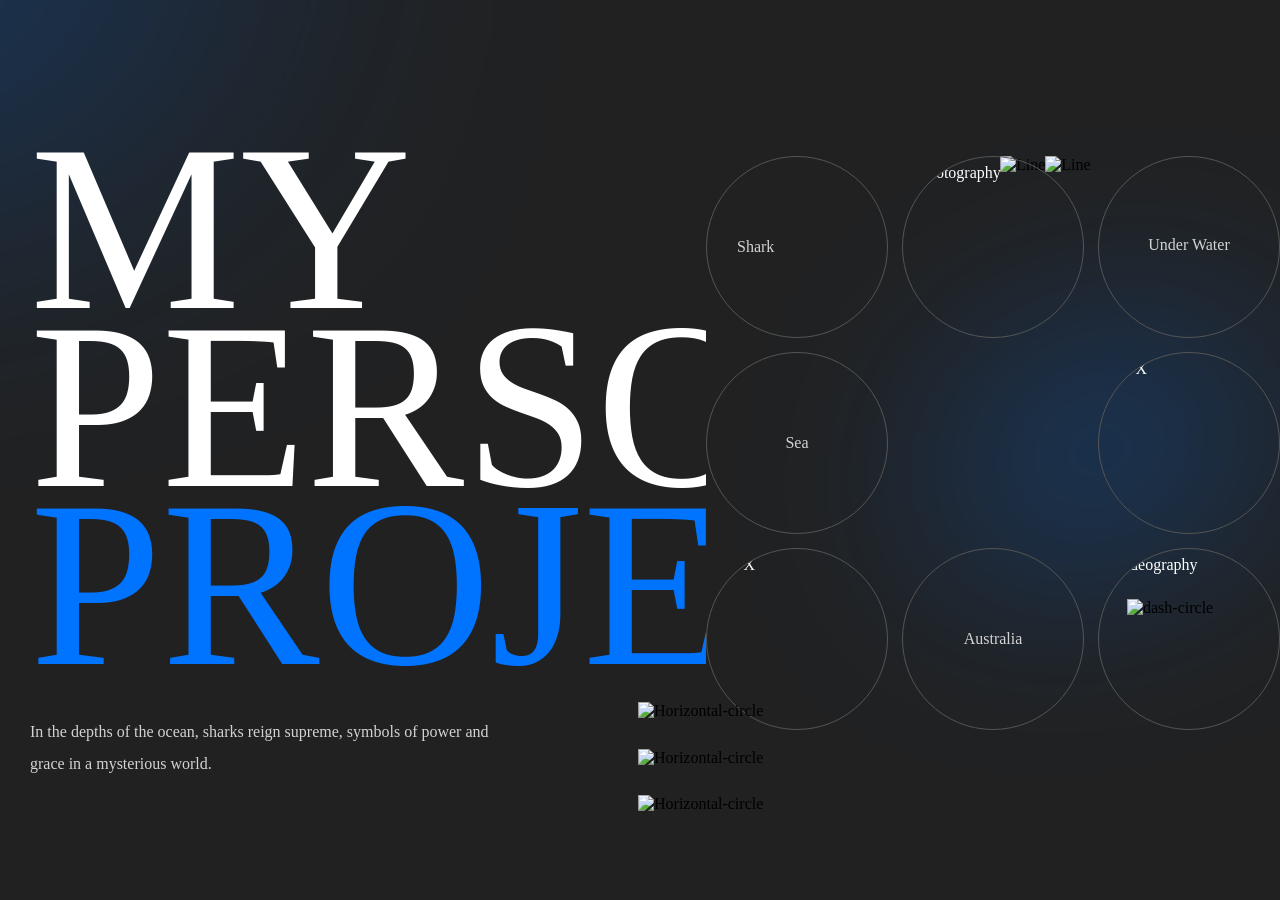
==== index.html @ 182d20c3 "first" ====
<!DOCTYPE html>
<html lang="en">
<head>
    <meta charset="UTF-8">
    <meta name="viewport" content="width=device-width, initial-scale=1.0">
    <title>Shark </title>
    <link rel="stylesheet" href="/css/index.css">
    <script src="/js/index.js"></script>
</head>
<body>
    <body>

        <main>
            <section class="info-section">
                <div class="left-part">
                    <h1><span class="d-flex">My personal</span> <span class="text">Project</span></h1>
                    <p>In the depths of the ocean, sharks reign supreme, symbols of power and grace in a mysterious world.</p>

                </div>
                <div class="right-part" >
                    <div class="bg-line">
                        <img src="https://www.yudiz.com/codepen/photography-banner/wave.svg" alt="Line">
                        <img src="https://www.yudiz.com/codepen/photography-banner/wave.svg" alt="Line">
                    </div>
    
                    <div class="main-grid d-flex">
                        <div class="box">
                            <span>Shark</span>
                        </div>
                        <div class="box">
                            <div class="bg-img">
                                <img src="https://www.yudiz.com/codepen/photography-banner/photography.png" alt="Photography">
                            </div>
                        </div>
                        <div class="box">
                            <span>Under Water</span>
                        </div>
                        <div class="box">
                            <span>Sea</span>
                        </div>
                        <div class="box">
                            <div class="bg-img">
                                <img src="https://www.yudiz.com/codepen/photography-banner/VFX.png" alt="VFX">
                            </div>
                        </div>
                        <div class="box">
                            <div class="bg-img">
                                <img src="https://www.yudiz.com/codepen/photography-banner/under-water.png" alt="VFX">
                            </div>
                        </div>
                        <div class="box">
                            <span>Australia</span>
                        </div>
                        <div class="box">
                            <div class="bg-img">
                                <img src="https://www.yudiz.com/codepen/photography-banner/Videography.png" alt="Videography">
                            </div>
                        </div>
                    </div>
    
                    <div class="bg-circle-h-line">
                        <img src="https://www.yudiz.com/codepen/photography-banner/circle-ring.svg" alt="Horizontal-circle">
                        <img src="https://www.yudiz.com/codepen/photography-banner/circle-ring.svg" alt="Horizontal-circle">
                        <img src="https://www.yudiz.com/codepen/photography-banner/circle-ring.svg" alt="Horizontal-circle">
                    </div>
                    <div class="bg-dash-circle">
                        <img src="https://www.yudiz.com/codepen/photography-banner/dash-circle.svg" alt="dash-circle">
                    </div>
                </div>
            </section>
        </main>
      </body>
</body>
</html>
---- css/index.css ----
/* Include */
@font-face {
    font-family: "monument_extendedregular";
    src: url("https://www.yudiz.com/codepen/photography-banner/monumentextended-regular.woff2")
      format("woff2");
    font-weight: normal;
    font-style: normal;
  }
  
  @font-face {
    font-family: "Extenda Trial 20 Micro";
    src: url("https://www.yudiz.com/codepen/photography-banner/Extenda-20Micro.woff2")
      format("woff2");
    font-weight: 300;
    font-style: normal;
    font-display: swap;
  }
  
  @font-face {
    font-family: "Extenda Trial 30 Deca";
    src: url("https://www.yudiz.com/codepen/photography-banner/Extenda-30Deca.woff2")
      format("woff2");
    font-weight: normal;
    font-style: normal;
    font-display: swap;
  }
  
  /* Common CSS */
  body,
  html {
    overflow-x: hidden !important;    
  }
  
  body {
    margin: 0;
    background-color: #212121;
    background-image: url("https://www.yudiz.com/codepen/photography-banner/frame.png");
  }
  
  ::selection {
    background-color: rgba(241, 231, 40, 0.2);
    color: #ffffff;
  }
  
  /* Demo css -start */
  .info-section {
    height: 100svh;
    min-height: 780px;
    padding: 0 0 0 30px;
    display: flex;
    align-items: center;
    justify-content: flex-end;
    position: relative;
    z-index: 1;
    user-select: none;
  }
  
  .info-section::before {
    content: "";
    border-radius: 197.5px 0px;
    opacity: 0.4;
    background: var(--yellow, #0074ff);
    filter: blur(162px);
    height: 35%;
    width: 55%;
    position: absolute;
    top: -40%;
    left: -66%;
    transform: translate(50%, 50%);
    z-index: -1;
  }
  
  /* left part */
  .left-part {
    padding: 20px 0 0;
    overflow: hidden;
  }
  
  .left-part h1 {
    margin: 0;
    color: #fff;
    font-family: "Extenda Trial 30 Deca";
    font-size: clamp(100px, 18.5vw, 282px);
    line-height: 0.75;
    font-weight: normal;
    font-style: normal;
    text-transform: uppercase;
  }
  
  .left-part h1 .text {
    color: #0074ff;
    display: block;
    height: 200px;
  }
  
  .left-part h1 .d-flex {
    display: flex;
    align-items: center;
  }
  
  .left-part h1 .char {
    transform: translateY(-515px);
    transition: transform 0.5s;
  }
  
  .typed-cursor {
    display: none !important;
  }
  
  .left-part p {
    width: 72%;
    margin: 20px 0 0;
    color: #fff;
    font-size: 16px;
    font-style: normal;
    font-weight: normal;
    line-height: 2;
    font-family: "monument_extendedregular";
    opacity: 0.8;
  }

  /* right part */
  .right-part {
    background-color: transparent;
    height: 588px;
    width: 588px;
    margin: 0 0 0 auto;
    margin-right: -14px;
    display: block;
    position: relative;
    z-index: 1;
    flex-shrink: 0;
  }
  
  .right-part::before {
    content: "";
    border-radius: 197.5px 0px;
    opacity: 0.4;
    background: #0074ff;
    filter: blur(112px);
    height: 35%;
    width: 55%;
    position: absolute;
    top: 50%;
    right: 33%;
    transform: translate(50%, -50%);
    z-index: -1;
  }
  
  .right-part .d-flex {
    height: 100%;
    gap: 24px;
    display: flex;
    flex-wrap: wrap;
    align-content: space-between;
    position: relative;
  }
  
  .main-grid {
    position: relative;
  }
  
  .box {
    width: calc((100% / 3) - 16px);
    height: calc((100% / 3) - 16px);
    background-color: transparent;
    display: flex;
    align-items: center;
    justify-content: center;
    border: 1px solid #555555;
    font-size: 16px;
    font-style: normal;
    font-weight: 400;
    line-height: 32px;
    color: #ffffff;
    font-family: "monument_extendedregular";
    border-radius: 120px;
    position: absolute;
    animation: 30s infinite;
  }
  
  /* Box nth-child */
  .box:nth-child(1) {
    left: 0;
    top: 0;
    animation-name: box-1;
  }
  
  .box:nth-child(2) {
    left: calc(100% / 3);
    top: 0;
    animation-name: box-2;
  }
  
  .box:nth-child(3) {
    left: calc((100% / 3) * 2);
    top: 0;
    animation-name: box-3;
  }
  
  .box:nth-child(4) {
    left: 0;
    top: calc(100% / 3);
    animation-name: box-4;
  }
  
  .box:nth-child(5) {
    left: calc((100% / 3) * 2);
    top: calc(100% / 3);
    animation-name: box-5;
  }
  
  .box:nth-child(6) {
    left: 0;
    top: calc((100% / 3) * 2);
    animation-name: box-6;
  }
  
  .box:nth-child(7) {
    left: calc(100% / 3);
    top: calc((100% / 3) * 2);
    animation-name: box-7;
  }
  
  .box:nth-child(8) {
    left: calc((100% / 3) * 2);
    top: calc((100% / 3) * 2);
    animation-name: box-8;
  }
  
  /* 1st Child */
  @keyframes box-1 {
    0%,
    90%,
    100% {
      left: 0;
      top: 0;
    }
  
    2.5%,
    12.5% {
      left: calc(100% / 3);
    }
  
    15%,
    25% {
      left: calc((100% / 3) * 2);
      top: 0;
    }
  
    27.5% {
      left: calc((100% / 3) * 2);
      top: calc(100% / 3);
    }
  
    29.5% {
      left: calc((100% / 3) * 2);
      top: calc(100% / 3);
      width: calc((100% / 3) - 16px);
    }
  
    31.5%,
    33.5% {
      left: calc(100% / 3);
      width: 100%;
    }
  
    35.5%,
    37.5% {
      left: calc((100% / 3) * 2);
      top: calc(100% / 3);
      width: calc((100% / 3) - 16px);
    }
  
    40%,
    50% {
      left: calc((100% / 3) * 2);
      top: calc((100% / 3) * 2);
    }
  
    52.5%,
    62.5% {
      left: calc(100% / 3);
    }
  
    65%,
    75% {
      left: 0;
      top: calc((100% / 3) * 2);
    }
  
    77.5%,
    87.5% {
      top: calc(100% / 3);
    }
  }
  
  @-webkit-keyframes box-1 {
    0%,
    90%,
    100% {
      left: 0;
      top: 0;
    }
  
    2.5%,
    12.5% {
      left: calc(100% / 3);
    }
  
    15%,
    25% {
      left: calc((100% / 3) * 2);
      top: 0;
    }
  
    27.5% {
      left: calc((100% / 3) * 2);
      top: calc(100% / 3);
    }
  
    29.5% {
      left: calc((100% / 3) * 2);
      top: calc(100% / 3);
      width: calc((100% / 3) - 16px);
    }
  
    31.5%,
    33.5% {
      left: calc(100% / 3);
      width: 100%;
    }
  
    35.5%,
    37.5% {
      left: calc((100% / 3) * 2);
      top: calc(100% / 3);
      width: calc((100% / 3) - 16px);
    }
  
    40%,
    50% {
      left: calc((100% / 3) * 2);
      top: calc((100% / 3) * 2);
    }
  
    52.5%,
    62.5% {
      left: calc(100% / 3);
    }
  
    65%,
    75% {
      left: 0;
      top: calc((100% / 3) * 2);
    }
  
    77.5%,
    87.5% {
      top: calc(100% / 3);
    }
  }
  
  @keyframes box-2 {
    0%,
    90%,
    100% {
      left: calc(100% / 3);
    }
  
    2.5%,
    12.5% {
      left: calc((100% / 3) * 2);
      top: 0;
    }
  
    15%,
    17% {
      left: calc((100% / 3) * 2);
      top: calc(100% / 3);
      width: calc((100% / 3) - 16px);
    }
  
    19%,
    21% {
      left: calc(100% / 3);
      top: calc(100% / 3);
      width: 100%;
    }
  
    23%,
    25% {
      left: calc((100% / 3) * 2);
      top: calc(100% / 3);
      width: calc((100% / 3) - 16px);
    }
  
    27.5%,
    37.5% {
      left: calc((100% / 3) * 2);
      top: calc((100% / 3) * 2);
    }
  
    40%,
    50% {
      left: calc(100% / 3);
      top: calc((100% / 3) * 2);
    }
  
    52.5%,
    62.5% {
      left: 0;
      top: calc((100% / 3) * 2);
    }
  
    65%,
    75% {
      left: 0;
      top: calc(100% / 3);
    }
  
    77.5%,
    87.5% {
      left: 0;
      top: 0;
    }
  }
  
  @-webkit-keyframes box-2 {
    0%,
    90%,
    100% {
      left: calc(100% / 3);
    }
  
    2.5%,
    12.5% {
      left: calc((100% / 3) * 2);
      top: 0;
    }
  
    15%,
    17% {
      left: calc((100% / 3) * 2);
      top: calc(100% / 3);
      width: calc((100% / 3) - 16px);
    }
  
    19%,
    21% {
      left: calc(100% / 3);
      top: calc(100% / 3);
      width: 100%;
    }
  
    23%,
    25% {
      left: calc((100% / 3) * 2);
      top: calc(100% / 3);
      width: calc((100% / 3) - 16px);
    }
  
    27.5%,
    37.5% {
      left: calc((100% / 3) * 2);
      top: calc((100% / 3) * 2);
    }
  
    40%,
    50% {
      left: calc(100% / 3);
      top: calc((100% / 3) * 2);
    }
  
    52.5%,
    62.5% {
      left: 0;
      top: calc((100% / 3) * 2);
    }
  
    65%,
    75% {
      left: 0;
      top: calc(100% / 3);
    }
  
    77.5%,
    87.5% {
      left: 0;
      top: 0;
    }
  }
  
  @keyframes box-3 {
    0%,
    90%,
    100% {
      left: calc((100% / 3) * 2);
    }
  
    2.5%,
    12.5% {
      left: calc((100% / 3) * 2);
      top: calc(100% / 3);
    }
  
    4.5%,
    10.5% {
      left: calc((100% / 3) * 2);
      top: calc(100% / 3);
      width: calc((100% / 3) - 16px);
    }
  
    6.5%,
    8.5% {
      left: calc(100% / 3);
      top: calc(100% / 3);
      width: 100%;
    }
  
    15%,
    25% {
      left: calc((100% / 3) * 2);
      top: calc((100% / 3) * 2);
    }
  
    27.5%,
    37.5% {
      left: calc(100% / 3);
      top: calc((100% / 3) * 2);
    }
  
    40%,
    50% {
      left: 0;
      top: calc((100% / 3) * 2);
    }
  
    52.5%,
    62.5% {
      left: 0;
      top: calc(100% / 3);
    }
  
    65%,
    75% {
      left: 0;
      top: 0;
    }
  
    77.5%,
    87.5% {
      left: calc(100% / 3);
      top: 0;
    }
  }
  
  @-webkit-keyframes box-3 {
    0%,
    90%,
    100% {
      left: calc((100% / 3) * 2);
    }
  
    2.5%,
    12.5% {
      left: calc((100% / 3) * 2);
      top: calc(100% / 3);
    }
  
    4.5%,
    10.5% {
      left: calc((100% / 3) * 2);
      top: calc(100% / 3);
      width: calc((100% / 3) - 16px);
    }
  
    6.5%,
    8.5% {
      left: calc(100% / 3);
      top: calc(100% / 3);
      width: 100%;
    }
  
    15%,
    25% {
      left: calc((100% / 3) * 2);
      top: calc((100% / 3) * 2);
    }
  
    27.5%,
    37.5% {
      left: calc(100% / 3);
      top: calc((100% / 3) * 2);
    }
  
    40%,
    50% {
      left: 0;
      top: calc((100% / 3) * 2);
    }
  
    52.5%,
    62.5% {
      left: 0;
      top: calc(100% / 3);
    }
  
    65%,
    75% {
      left: 0;
      top: 0;
    }
  
    77.5%,
    87.5% {
      left: calc(100% / 3);
      top: 0;
    }
  }
  
  @keyframes box-4 {
    0%,
    90%,
    100% {
      top: calc(100% / 3);
    }
  
    2.5%,
    12.5% {
      left: 0;
      top: 0;
    }
  
    15%,
    25% {
      left: calc(100% / 3);
      top: 0;
    }
  
    27.5%,
    37.5% {
      left: calc((100% / 3) * 2);
      top: 0;
    }
  
    40%,
    42%,
    48%,
    50% {
      left: calc((100% / 3) * 2);
      top: calc(100% / 3);
      width: calc((100% / 3) - 16px);
    }
  
    44%,
    46% {
      left: calc(100% / 3);
      top: calc(100% / 3);
      width: 100%;
    }
  
    52.5%,
    62.5% {
      left: calc((100% / 3) * 2);
      top: calc((100% / 3) * 2);
    }
  
    65%,
    75% {
      left: calc(100% / 3);
      top: calc((100% / 3) * 2);
    }
  
    77.5%,
    87.5% {
      left: 0;
      top: calc((100% / 3) * 2);
    }
  }
  
  @-webkit-keyframes box-4 {
    0%,
    90%,
    100% {
      top: calc(100% / 3);
    }
  
    2.5%,
    12.5% {
      left: 0;
      top: 0;
    }
  
    15%,
    25% {
      left: calc(100% / 3);
      top: 0;
    }
  
    27.5%,
    37.5% {
      left: calc((100% / 3) * 2);
      top: 0;
    }
  
    40%,
    42%,
    48%,
    50% {
      left: calc((100% / 3) * 2);
      top: calc(100% / 3);
      width: calc((100% / 3) - 16px);
    }
  
    44%,
    46% {
      left: calc(100% / 3);
      top: calc(100% / 3);
      width: 100%;
    }
  
    52.5%,
    62.5% {
      left: calc((100% / 3) * 2);
      top: calc((100% / 3) * 2);
    }
  
    65%,
    75% {
      left: calc(100% / 3);
      top: calc((100% / 3) * 2);
    }
  
    77.5%,
    87.5% {
      left: 0;
      top: calc((100% / 3) * 2);
    }
  }
  
  @keyframes box-5 {
    0%,
    90%,
    92%,
    98%,
    100% {
      left: calc((100% / 3) * 2);
      top: calc(100% / 3);
      width: calc((100% / 3) - 16px);
    }
  
    2.5%,
    12.5% {
      left: calc((100% / 3) * 2);
      top: calc((100% / 3) * 2);
    }
  
    15%,
    25% {
      left: calc(100% / 3);
      top: calc((100% / 3) * 2);
    }
  
    27.5%,
    37.5% {
      left: 0;
      top: calc((100% / 3) * 2);
    }
  
    40%,
    50% {
      left: 0;
      top: calc(100% / 3);
    }
  
    52.5%,
    62.5% {
      left: 0;
      top: 0;
    }
  
    65%,
    75% {
      left: calc(100% / 3);
      top: 0;
    }
  
    77.5%,
    87.5% {
      left: calc((100% / 3) * 2);
      top: 0;
    }
  
    94%,
    96% {
      left: calc(100% / 3);
      top: calc(100% / 3);
      width: 100%;
    }
  }
  
  @-webkit-keyframes box-5 {
    0%,
    90%,
    92%,
    98%,
    100% {
      left: calc((100% / 3) * 2);
      top: calc(100% / 3);
      width: calc((100% / 3) - 16px);
    }
  
    2.5%,
    12.5% {
      left: calc((100% / 3) * 2);
      top: calc((100% / 3) * 2);
    }
  
    15%,
    25% {
      left: calc(100% / 3);
      top: calc((100% / 3) * 2);
    }
  
    27.5%,
    37.5% {
      left: 0;
      top: calc((100% / 3) * 2);
    }
  
    40%,
    50% {
      left: 0;
      top: calc(100% / 3);
    }
  
    52.5%,
    62.5% {
      left: 0;
      top: 0;
    }
  
    65%,
    75% {
      left: calc(100% / 3);
      top: 0;
    }
  
    77.5%,
    87.5% {
      left: calc((100% / 3) * 2);
      top: 0;
    }
  
    94%,
    96% {
      left: calc(100% / 3);
      top: calc(100% / 3);
      width: 100%;
    }
  }
  
  @keyframes box-6 {
    0%,
    90%,
    100% {
      left: 0;
      top: calc((100% / 3) * 2);
    }
  
    2.5%,
    12.5% {
      left: 0;
      top: calc(100% / 3);
    }
  
    15%,
    25% {
      left: 0;
      top: 0;
    }
  
    27.5%,
    37.5% {
      left: calc(100% / 3);
      top: 0;
    }
  
    40%,
    50% {
      left: calc((100% / 3) * 2);
      top: 0;
    }
  
    52.5%,
    54.5%,
    60.5%,
    62.5% {
      left: calc((100% / 3) * 2);
      top: calc(100% / 3);
      width: calc((100% / 3) - 16px);
    }
  
    56.5%,
    58.5% {
      left: calc(100% / 3);
      top: calc(100% / 3);
      width: 100%;
    }
  
    65%,
    75% {
      left: calc((100% / 3) * 2);
      top: calc((100% / 3) * 2);
    }
  
    77.5%,
    87.5% {
      left: calc(100% / 3);
      top: calc((100% / 3) * 2);
    }
  }
  
  @-webkit-keyframes box-6 {
    0%,
    90%,
    100% {
      left: 0;
      top: calc((100% / 3) * 2);
    }
  
    2.5%,
    12.5% {
      left: 0;
      top: calc(100% / 3);
    }
  
    15%,
    25% {
      left: 0;
      top: 0;
    }
  
    27.5%,
    37.5% {
      left: calc(100% / 3);
      top: 0;
    }
  
    40%,
    50% {
      left: calc((100% / 3) * 2);
      top: 0;
    }
  
    52.5%,
    54.5%,
    60.5%,
    62.5% {
      left: calc((100% / 3) * 2);
      top: calc(100% / 3);
      width: calc((100% / 3) - 16px);
    }
  
    56.5%,
    58.5% {
      left: calc(100% / 3);
      top: calc(100% / 3);
      width: 100%;
    }
  
    65%,
    75% {
      left: calc((100% / 3) * 2);
      top: calc((100% / 3) * 2);
    }
  
    77.5%,
    87.5% {
      left: calc(100% / 3);
      top: calc((100% / 3) * 2);
    }
  }
  
  @keyframes box-7 {
    0%,
    90%,
    100% {
      left: calc(100% / 3);
      top: calc((100% / 3) * 2);
    }
  
    2.5%,
    12.5% {
      left: 0;
      top: calc((100% / 3) * 2);
    }
  
    15%,
    25% {
      left: 0;
      top: calc(100% / 3);
    }
  
    27.5%,
    37.5% {
      left: 0;
      top: 0;
    }
  
    40%,
    50% {
      left: calc(100% / 3);
      top: 0;
    }
  
    52.5%,
    62.5% {
      left: calc((100% / 3) * 2);
      top: 0;
    }
  
    65%,
    67%,
    73%,
    75% {
      left: calc((100% / 3) * 2);
      top: calc(100% / 3);
      width: calc((100% / 3) - 16px);
    }
  
    69%,
    71% {
      left: calc(100% / 3);
      top: calc(100% / 3);
      width: 100%;
    }
  
    77.5%,
    87.5% {
      left: calc((100% / 3) * 2);
      top: calc((100% / 3) * 2);
    }
  }
  
  @-webkit-keyframes box-7 {
    0%,
    90%,
    100% {
      left: calc(100% / 3);
      top: calc((100% / 3) * 2);
    }
  
    2.5%,
    12.5% {
      left: 0;
      top: calc((100% / 3) * 2);
    }
  
    15%,
    25% {
      left: 0;
      top: calc(100% / 3);
    }
  
    27.5%,
    37.5% {
      left: 0;
      top: 0;
    }
  
    40%,
    50% {
      left: calc(100% / 3);
      top: 0;
    }
  
    52.5%,
    62.5% {
      left: calc((100% / 3) * 2);
      top: 0;
    }
  
    65%,
    67%,
    73%,
    75% {
      left: calc((100% / 3) * 2);
      top: calc(100% / 3);
      width: calc((100% / 3) - 16px);
    }
  
    69%,
    71% {
      left: calc(100% / 3);
      top: calc(100% / 3);
      width: 100%;
    }
  
    77.5%,
    87.5% {
      left: calc((100% / 3) * 2);
      top: calc((100% / 3) * 2);
    }
  }
  
  @keyframes box-8 {
    0%,
    90%,
    100% {
      left: calc((100% / 3) * 2);
      top: calc((100% / 3) * 2);
    }
  
    2.5%,
    12.5% {
      left: calc(100% / 3);
      top: calc((100% / 3) * 2);
    }
  
    15%,
    25% {
      left: 0;
      top: calc((100% / 3) * 2);
    }
  
    27.5%,
    37.5% {
      left: 0;
      top: calc(100% / 3);
    }
  
    40%,
    50% {
      left: 0;
      top: 0;
    }
  
    52.5%,
    62.5% {
      left: calc(100% / 3);
      top: 0;
    }
  
    65%,
    75% {
      left: calc((100% / 3) * 2);
      top: 0;
    }
  
    77.5%,
    79.5%,
    85.5%,
    87.5% {
      left: calc((100% / 3) * 2);
      top: calc(100% / 3);
      width: calc((100% / 3) - 16px);
      border-radius: 100%;
    }
  
    81.5%,
    83.5% {
      left: calc(100% / 3);
      top: calc(100% / 3);
      width: 100%;
    }
  }
  
  @-webkit-keyframes box-8 {
    0%,
    90%,
    100% {
      left: calc((100% / 3) * 2);
      top: calc((100% / 3) * 2);
    }
  
    2.5%,
    12.5% {
      left: calc(100% / 3);
      top: calc((100% / 3) * 2);
    }
  
    15%,
    25% {
      left: 0;
      top: calc((100% / 3) * 2);
    }
  
    27.5%,
    37.5% {
      left: 0;
      top: calc(100% / 3);
    }
  
    40%,
    50% {
      left: 0;
      top: 0;
    }
  
    52.5%,
    62.5% {
      left: calc(100% / 3);
      top: 0;
    }
  
    65%,
    75% {
      left: calc((100% / 3) * 2);
      top: 0;
    }
  
    77.5%,
    79.5%,
    85.5%,
    87.5% {
      left: calc((100% / 3) * 2);
      top: calc(100% / 3);
      width: calc((100% / 3) - 16px);
      border-radius: 100%;
    }
  
    81.5%,
    83.5% {
      left: calc(100% / 3);
      top: calc(100% / 3);
      width: 100%;
    }
  }
  
  /* Box Text */
  .box span {
    position: absolute;
    display: block;
    opacity: 0.8;
    z-index: 5;
  }
  
  .box:nth-child(1) span {
    top: 50%;
    left: 30px;
    transform: translateY(-50%);
  }
  
  .box:nth-child(3) span {
    top: 40%;
  }
  
  .box:nth-child(4) span {
    top: 50%;
    left: 50%;
    transform: translate(-50%, -50%);
  }
  
  .box:nth-child(8) span {
    top: 50%;
    transform: translate(-50%, -50%);
    left: 50%;
  }
  
  /* Box Background-Image */
  .box .bg-img {
    position: absolute;
    top: 0;
    left: 0;
    border-radius: 120px;
    overflow: hidden;
  }
  
  .box .bg-img,
  .box .bg-img img {
    height: 100%;
    width: 100%;
  }
  
  .box .bg-img img {
    max-width: 100%;
    object-fit: cover;
    object-position: center center;
  }
  
  /* Curve Line */
  .bg-line {
    position: absolute;
    top: 0;
    right: 0;
    width: 50%;
    height: 85px;
    z-index: -1;
    overflow: hidden;
    display: flex;
    display: -webkit-flex;
    white-space: nowrap;
  }
  
  .bg-line img {
    position: relative;
    flex-shrink: 0;
    -webkit-flex-shrink: 0;
    animation: 26s linear infinite;
  }
  
  .bg-line img:nth-child(1) {
    animation-name: first-text;
  }
  
  .bg-line img:nth-child(2) {
    animation-name: second-text;
  }
  
  @keyframes first-text {
    50% {
      transform: translateX(-100%);
      opacity: 1;
    }
  
    50.05% {
      opacity: 0;
    }
  
    50.1% {
      transform: translateX(100%);
      opacity: 1;
    }
  
    100% {
      transform: translateX(0%);
    }
  }
  
  @-webkit-keyframes first-text {
    50% {
      transform: translateX(-100%);
      opacity: 1;
    }
  
    50.05% {
      opacity: 0;
    }
  
    50.1% {
      transform: translateX(100%);
      opacity: 1;
    }
  
    100% {
      transform: translateX(0%);
    }
  }
  
  @keyframes second-text {
    50% {
      transform: translateX(-100%);
    }
  
    100% {
      transform: translateX(-200%);
    }
  
    0% {
      transform: translateX(0%);
    }
  }
  
  @-webkit-keyframes second-text {
    50% {
      transform: translateX(-100%);
    }
  
    100% {
      transform: translateX(-200%);
    }
  
    0% {
      transform: translateX(0%);
    }
  }
  
  /* Dash Circle */
  .bg-dash-circle {
    position: absolute;
    bottom: -35px;
    right: -13px;
    z-index: -1;
    width: 180px;
    aspect-ratio: 1/1;
  }
  
  .bg-dash-circle img {
    height: 100%;
    width: 100%;
    object-fit: cover;
    object-position: center center;
    animation: cirlce-rotate 18s linear infinite;
  }
  
  @keyframes cirlce-rotate {
    0% {
      transform: rotate(0);
    }
  
    100% {
      transform: rotate(360deg);
    }
  }
  
  @-webkit-keyframes cirlce-rotate {
    0% {
      transform: rotate(0);
    }
  
    100% {
      transform: rotate(360deg);
    }
  }
  
  /* Circle Line */
  .bg-circle-h-line {
    bottom: 42px;
    left: -68px;
    z-index: 1;
    width: 181px;
    height: 111px;
    position: relative;
  }
  
  .bg-circle-h-line img {
    width: 100%;
    max-width: 100%;
    height: auto;
    position: absolute;
    left: 0;
  }
  
  .bg-circle-h-line img:nth-child(1) {
    top: 0;
    animation: top-ring-move 2.5s linear infinite;
  }
  
  .bg-circle-h-line img:nth-child(2) {
    top: 50%;
    transform: translateY(-50%);
  }
  
  .bg-circle-h-line img:nth-child(3) {
    bottom: 0;
    animation: bottom-ring-move 2.5s linear infinite;
  }
  
  @keyframes top-ring-move {
    0% {
      transform: translateY(0);
    }
  
    50% {
      transform: translateY(5px);
    }
  
    100% {
      transform: translateY(0);
    }
  }
  
  @-webkit-keyframes top-ring-move {
    0% {
      transform: translateY(0);
    }
  
    50% {
      transform: translateY(5px);
    }
  
    100% {
      transform: translateY(0);
    }
  }
  
  @keyframes bottom-ring-move {
    0% {
      transform: translateY(0);
    }
  
    50% {
      transform: translateY(-5px);
    }
  
    100% {
      transform: translateY(0);
    }
  }
  
  @-webkit-keyframes bottom-ring-move {
    0% {
      transform: translateY(0);
    }
  
    50% {
      transform: translateY(-5px);
    }
  
    100% {
      transform: translateY(0);
    }
  }
  
  /*=== Responsive ===*/
  @media screen and (min-width: 1500px) {
    .info-section {
      padding-left: 120px;
    }
  }
  
  @media screen and (min-width: 1400px) {
    .info-section {
      padding-left: 100px;
    }
  }
  
  @media screen and (max-width: 1199px) {
    .bg-line {
      height: 68px;
    }
  
    .right-part {
      height: 400px;
      width: 400px;
    }
  
    .d-flex {
      gap: 20px;
    }
  
    .main-grid::before,
    .box {
      height: 118px;
    }
  
    .box {
      width: 118px;
      font-size: 12px;
    }
  
    .left-part p {
      font-size: 14px;
      line-height: 1.8;
      width: 85%;
    }
  
    .left-part h1 .text {
      height: 132px;
    }
  
    .bg-dash-circle {
      width: 130px;
    }
  
    .bg-circle-h-line {
      width: 156px;
      height: 92px;
    }
  
    .book-link {
      font-size: 48px;
      gap: 24px;
    }
  
    .book-link .arrow {
      height: 28px;
      width: 28px;
    }
  }
  
  @media screen and (max-width: 767px) {
    .info-section {
      display: block;
      padding: 0;
    }
  
    .bg-line {
      height: 52px;
    }
  
    .left-part {
      padding: 40px 16px 60px;
    }
  
    .right-part {
      height: 334px;
      width: 334px;
    }
  
    .left-part h1 .text {
      height: 88px;
    }
  
    .left-part p {
      font-size: 12px;
      width: 96%;
    }
  
    .main-grid::before,
    .box {
      height: 96px;
    }
  
    .box {
      width: 96px;
      font-size: 10px;
    }
  
    .book-link .arrow {
      height: 24px;
      width: 24px;
    }
  
    .book-link {
      font-size: 42px;
      gap: 20px;
      margin-top: 24px;
    }
  
    .bg-dash-circle {
      width: 80px;
    }
  
    .bg-circle-h-line {
      width: 126px;
      height: 65px;
    }
  }
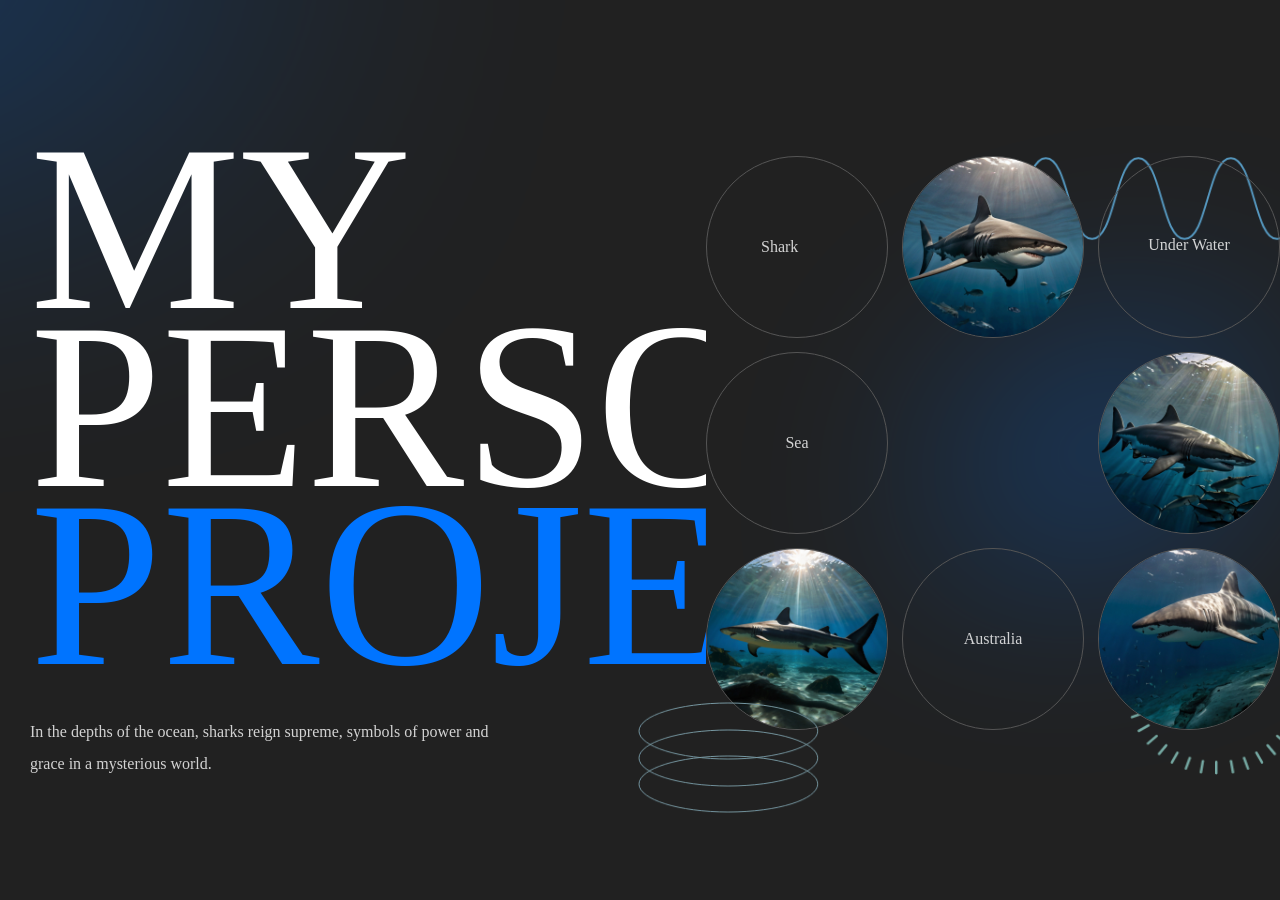
==== commit c3e177a6: "ook" ====
--- a/index.html
+++ b/index.html
@@ -6,10 +6,11 @@
     <title>Shark </title>
     <link rel="stylesheet" href="/css/index.css">
     <script src="/js/index.js"></script>
+    <link rel="shortcut icon" href="/ressource/logo.png" type="image/x-icon">
 </head>
 <body>
     <body>
-
+        
         <main>
             <section class="info-section">
                 <div class="left-part">
@@ -19,8 +20,8 @@
                 </div>
                 <div class="right-part" >
                     <div class="bg-line">
-                        <img src="https://www.yudiz.com/codepen/photography-banner/wave.svg" alt="Line">
-                        <img src="https://www.yudiz.com/codepen/photography-banner/wave.svg" alt="Line">
+                        <img src="/ressource/wave-svg.png" alt="Line">
+                        <img src="/ressource/wave-svg.png" alt="Line">
                     </div>
     
                     <div class="main-grid d-flex">
@@ -29,7 +30,7 @@
                         </div>
                         <div class="box">
                             <div class="bg-img">
-                                <img src="https://www.yudiz.com/codepen/photography-banner/photography.png" alt="Photography">
+                                <img src="/ressource/3.jpg" alt="Photography">
                             </div>
                         </div>
                         <div class="box">
@@ -40,12 +41,12 @@
                         </div>
                         <div class="box">
                             <div class="bg-img">
-                                <img src="https://www.yudiz.com/codepen/photography-banner/VFX.png" alt="VFX">
+                                <img src="/ressource/2.jpg" alt="VFX">
                             </div>
                         </div>
                         <div class="box">
                             <div class="bg-img">
-                                <img src="https://www.yudiz.com/codepen/photography-banner/under-water.png" alt="VFX">
+                                <img src="/ressource/1.jpg" alt="VFX">
                             </div>
                         </div>
                         <div class="box">
@@ -53,18 +54,18 @@
                         </div>
                         <div class="box">
                             <div class="bg-img">
-                                <img src="https://www.yudiz.com/codepen/photography-banner/Videography.png" alt="Videography">
+                                <img src="/ressource/4.jpg" alt="Videography">
                             </div>
                         </div>
                     </div>
     
                     <div class="bg-circle-h-line">
-                        <img src="https://www.yudiz.com/codepen/photography-banner/circle-ring.svg" alt="Horizontal-circle">
-                        <img src="https://www.yudiz.com/codepen/photography-banner/circle-ring.svg" alt="Horizontal-circle">
-                        <img src="https://www.yudiz.com/codepen/photography-banner/circle-ring.svg" alt="Horizontal-circle">
+                        <img src="/ressource/circle-ring-svg (1).png" alt="Horizontal-circle">
+                        <img src="/ressource/circle-ring-svg (1).png" alt="Horizontal-circle">
+                        <img src="/ressource/circle-ring-svg (1).png" alt="Horizontal-circle">
                     </div>
                     <div class="bg-dash-circle">
-                        <img src="https://www.yudiz.com/codepen/photography-banner/dash-circle.svg" alt="dash-circle">
+                        <img src="/ressource/dash-circle-svg.png" alt="dash-circle">
                     </div>
                 </div>
             </section>
--- a/css/index.css
+++ b/css/index.css
@@ -26,9 +26,11 @@
   }
   
   /* Common CSS */
+  
   body,
   html {
     overflow-x: hidden !important;    
+    overflow-y: hidden !important;    
   }
   
   body {
@@ -1239,7 +1241,7 @@
   
   .box:nth-child(1) span {
     top: 50%;
-    left: 30px;
+    left: 30%;
     transform: translateY(-50%);
   }
   
@@ -1628,5 +1630,4 @@
       width: 126px;
       height: 65px;
     }
-  }
-  +  }
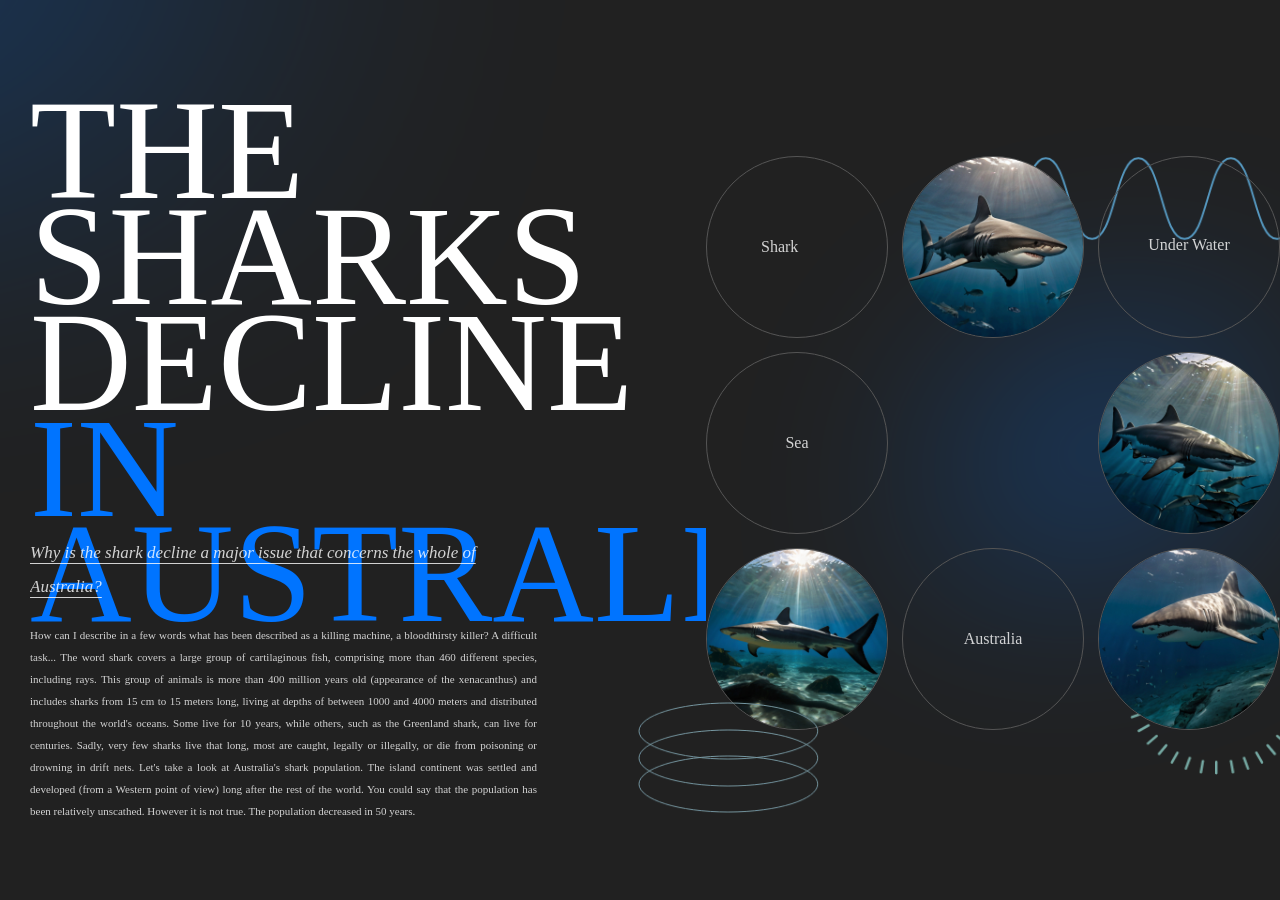
==== commit 5d1d2a47: "fith" ====
--- a/index.html
+++ b/index.html
@@ -3,9 +3,8 @@
 <head>
     <meta charset="UTF-8">
     <meta name="viewport" content="width=device-width, initial-scale=1.0">
-    <title>Shark </title>
+    <title>Shark marina</title>
     <link rel="stylesheet" href="/css/index.css">
-    <script src="/js/index.js"></script>
     <link rel="shortcut icon" href="/ressource/logo.png" type="image/x-icon">
 </head>
 <body>
@@ -14,10 +13,15 @@
         <main>
             <section class="info-section">
                 <div class="left-part">
-                    <h1><span class="d-flex">My personal</span> <span class="text">Project</span></h1>
-                    <p>In the depths of the ocean, sharks reign supreme, symbols of power and grace in a mysterious world.</p>
+                    <h1><span class="d-flex">THE SHARKS DECLINE</span>
+                         <span class="text"><a style="text-decoration: none;color: #0074ff;" href="/html/decline.html">IN AUSTRALIA</a></span></h1>
+                         <p style="font-size: 17px;text-decoration: underline;text-underline-offset: 5px;"><i>Why is the shark decline a major issue that concerns the  whole of Australia?</i></p>
+                         <p style="font-size: 11px;text-align:justify;">How can I describe in a few words what has been described as a killing machine, a bloodthirsty killer? A difficult task... The word shark covers a large group of cartilaginous fish, comprising more than 460 different species, including rays. This group of animals is more than 400 million years old (appearance of the xenacanthus) and includes sharks from 15 cm to 15 meters long, living at depths of between 1000 and 4000 meters and distributed throughout the world's oceans. Some live for 10 years, while others, such as the Greenland shark, can live for centuries. Sadly, very few sharks live that long, most are caught, legally or illegally, or die from poisoning or drowning in drift nets.
+                             Let's take a look at Australia's shark population. The island continent was settled and developed (from a Western point of view) long after the rest of the world. You could say that the population has been relatively unscathed. However it is not true. The population decreased in 50 years.
+                            </p>
 
                 </div>
+                
                 <div class="right-part" >
                     <div class="bg-line">
                         <img src="/ressource/wave-svg.png" alt="Line">
--- a/css/index.css
+++ b/css/index.css
@@ -47,7 +47,7 @@
   /* Demo css -start */
   .info-section {
     height: 100svh;
-    min-height: 780px;
+    min-height: 725px;
     padding: 0 0 0 30px;
     display: flex;
     align-items: center;
@@ -82,7 +82,7 @@
     margin: 0;
     color: #fff;
     font-family: "Extenda Trial 30 Deca";
-    font-size: clamp(100px, 18.5vw, 282px);
+    font-size: clamp(100px, 18.5vw, 141px);
     line-height: 0.75;
     font-weight: normal;
     font-style: normal;
@@ -92,7 +92,7 @@
   .left-part h1 .text {
     color: #0074ff;
     display: block;
-    height: 200px;
+    height: 100px;
   }
   
   .left-part h1 .d-flex {
@@ -110,7 +110,7 @@
   }
   
   .left-part p {
-    width: 72%;
+    width: 75%;
     margin: 20px 0 0;
     color: #fff;
     font-size: 16px;
@@ -120,6 +120,7 @@
     font-family: "monument_extendedregular";
     opacity: 0.8;
   }
+  
 
   /* right part */
   .right-part {
